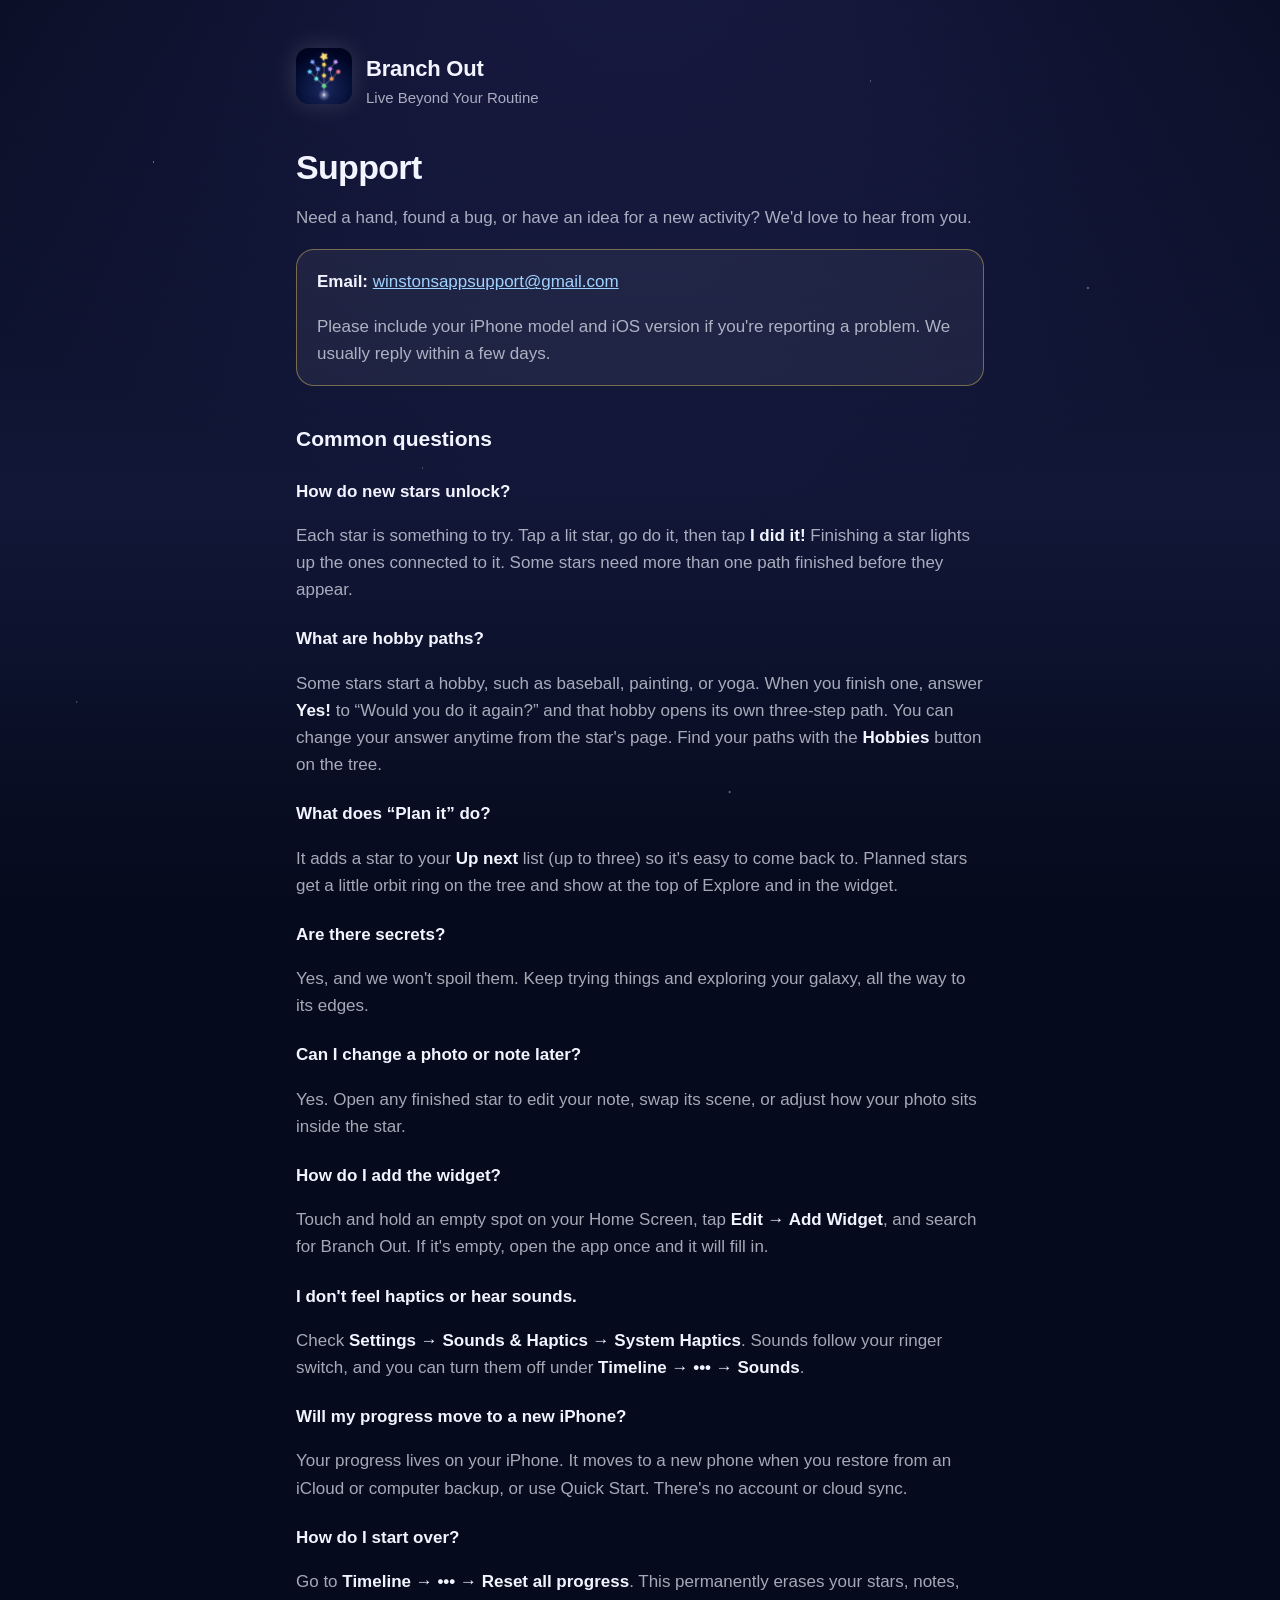
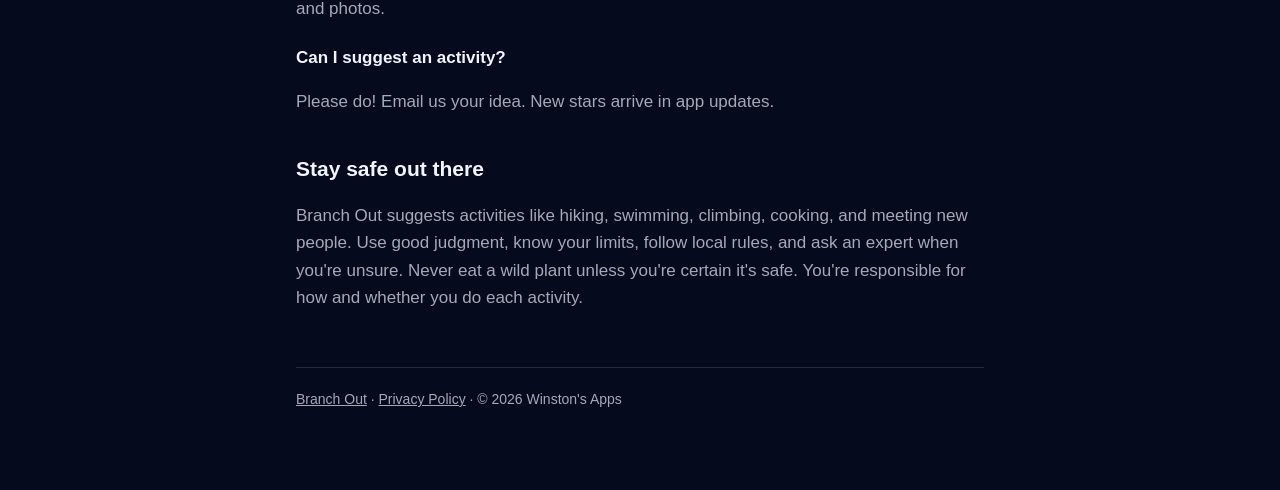
==== support/index.html @ 229b46d6 "Add Branch Out website: privacy policy and support pages Co-Authored-By: Claude Opus 5.5 <noreply@an" ====
<!doctype html>
<html lang="en">
<head>
  <meta charset="utf-8">
  <meta name="viewport" content="width=device-width, initial-scale=1">
  <title>Support · Branch Out</title>
  <meta name="description" content="Help and answers for Branch Out, the iPhone app that turns trying new things into a galaxy you grow.">
  <link rel="icon" href="../logo.png">
  <link rel="stylesheet" href="../style.css">
</head>
<body>
<main>
  <header class="brand">
    <a href="../"><img src="../logo.png" alt="Branch Out app icon"></a>
    <div>
      <a href="../"><div class="name">Branch Out</div></a>
      <div class="tag">Live Beyond Your Routine</div>
    </div>
  </header>

  <h1>Support</h1>
  <p>Need a hand, found a bug, or have an idea for a new activity? We'd love to hear from you.</p>

  <div class="card highlight">
    <p><strong>Email:</strong> <a href="mailto:winstonsappsupport@gmail.com?subject=Branch%20Out%20support">winstonsappsupport@gmail.com</a></p>
    <p>Please include your iPhone model and iOS version if you're reporting a problem. We usually reply within a few days.</p>
  </div>

  <h2>Common questions</h2>

  <h3>How do new stars unlock?</h3>
  <p>Each star is something to try. Tap a lit star, go do it, then tap <strong>I did it!</strong> Finishing a star lights up the ones connected to it. Some stars need more than one path finished before they appear.</p>

  <h3>What are hobby paths?</h3>
  <p>Some stars start a hobby, such as baseball, painting, or yoga. When you finish one, answer <strong>Yes!</strong> to “Would you do it again?” and that hobby opens its own three-step path. You can change your answer anytime from the star's page. Find your paths with the <strong>Hobbies</strong> button on the tree.</p>

  <h3>What does “Plan it” do?</h3>
  <p>It adds a star to your <strong>Up next</strong> list (up to three) so it's easy to come back to. Planned stars get a little orbit ring on the tree and show at the top of Explore and in the widget.</p>

  <h3>Are there secrets?</h3>
  <p>Yes, and we won't spoil them. Keep trying things and exploring your galaxy, all the way to its edges.</p>

  <h3>Can I change a photo or note later?</h3>
  <p>Yes. Open any finished star to edit your note, swap its scene, or adjust how your photo sits inside the star.</p>

  <h3>How do I add the widget?</h3>
  <p>Touch and hold an empty spot on your Home Screen, tap <strong>Edit → Add Widget</strong>, and search for Branch Out. If it's empty, open the app once and it will fill in.</p>

  <h3>I don't feel haptics or hear sounds.</h3>
  <p>Check <strong>Settings → Sounds &amp; Haptics → System Haptics</strong>. Sounds follow your ringer switch, and you can turn them off under <strong>Timeline → ••• → Sounds</strong>.</p>

  <h3>Will my progress move to a new iPhone?</h3>
  <p>Your progress lives on your iPhone. It moves to a new phone when you restore from an iCloud or computer backup, or use Quick Start. There's no account or cloud sync.</p>

  <h3>How do I start over?</h3>
  <p>Go to <strong>Timeline → ••• → Reset all progress</strong>. This permanently erases your stars, notes, and photos.</p>

  <h3>Can I suggest an activity?</h3>
  <p>Please do! Email us your idea. New stars arrive in app updates.</p>

  <h2>Stay safe out there</h2>
  <p>Branch Out suggests activities like hiking, swimming, climbing, cooking, and meeting new people. Use good judgment, know your limits, follow local rules, and ask an expert when you're unsure. Never eat a wild plant unless you're certain it's safe. You're responsible for how and whether you do each activity.</p>

  <footer>
    <a href="../">Branch Out</a> · <a href="../privacy/">Privacy Policy</a> · © 2026 Winston's Apps
  </footer>
</main>
</body>
</html>
---- style.css ----
:root {
  --deep: #050a1c;
  --mid: #121738;
  --text: #f2f4ff;
  --muted: rgba(242, 244, 255, 0.68);
  --card: rgba(255, 255, 255, 0.06);
  --stroke: rgba(255, 255, 255, 0.12);
  --gold: #ffd666;
  --link: #9fd2ff;
}

* { box-sizing: border-box; }

html { background: var(--deep); }

body {
  margin: 0;
  min-height: 100vh;
  color: var(--text);
  font: 17px/1.6 -apple-system, BlinkMacSystemFont, "SF Pro Text", "Segoe UI", Roboto, Helvetica, Arial, sans-serif;
  background:
    radial-gradient(1px 1px at 12% 18%, rgba(255,255,255,.7), transparent),
    radial-gradient(1px 1px at 68% 9%, rgba(255,255,255,.55), transparent),
    radial-gradient(1.5px 1.5px at 85% 32%, rgba(255,255,255,.6), transparent),
    radial-gradient(1px 1px at 33% 52%, rgba(255,255,255,.45), transparent),
    radial-gradient(1px 1px at 6% 78%, rgba(255,255,255,.5), transparent),
    radial-gradient(1.5px 1.5px at 57% 88%, rgba(255,255,255,.55), transparent),
    radial-gradient(900px 600px at 50% -10%, rgba(120, 110, 255, 0.18), transparent),
    linear-gradient(var(--deep), var(--mid) 55%, var(--deep));
  background-attachment: fixed;
}

main {
  max-width: 720px;
  margin: 0 auto;
  padding: 48px 16px 80px;
}

header.brand {
  display: flex;
  align-items: center;
  gap: 14px;
  margin-bottom: 36px;
}

header.brand img {
  width: 56px;
  height: 56px;
  border-radius: 13px;
  box-shadow: 0 0 24px rgba(255, 255, 255, 0.15);
}

header.brand a { color: var(--text); text-decoration: none; }
header.brand .name { font-weight: 800; font-size: 22px; letter-spacing: -0.01em; }
header.brand .tag { color: var(--muted); font-size: 15px; }

h1 { font-size: 34px; line-height: 1.15; margin: 0 0 8px; letter-spacing: -0.02em; }
h2 { font-size: 21px; margin: 36px 0 8px; }
h3 { font-size: 17px; margin: 22px 0 4px; }
p, li { color: var(--muted); }
strong { color: var(--text); }
a { color: var(--link); }

.updated { color: var(--muted); font-size: 15px; margin-bottom: 28px; }

.card {
  background: var(--card);
  border: 1px solid var(--stroke);
  border-radius: 18px;
  padding: 18px 20px;
  margin: 18px 0;
}

.card.highlight { border-color: rgba(255, 214, 102, 0.4); }
.card p:first-child { margin-top: 0; }
.card p:last-child { margin-bottom: 0; }

.links { display: flex; flex-wrap: wrap; gap: 10px; margin-top: 24px; }
.links a {
  display: inline-block;
  padding: 10px 18px;
  border-radius: 999px;
  background: var(--card);
  border: 1px solid var(--stroke);
  color: var(--text);
  text-decoration: none;
  font-weight: 600;
}
.links a.primary { background: #fff; color: var(--deep); border-color: #fff; }

footer {
  margin-top: 56px;
  padding-top: 20px;
  border-top: 1px solid var(--stroke);
  color: var(--muted);
  font-size: 14px;
}
footer a { color: var(--muted); }
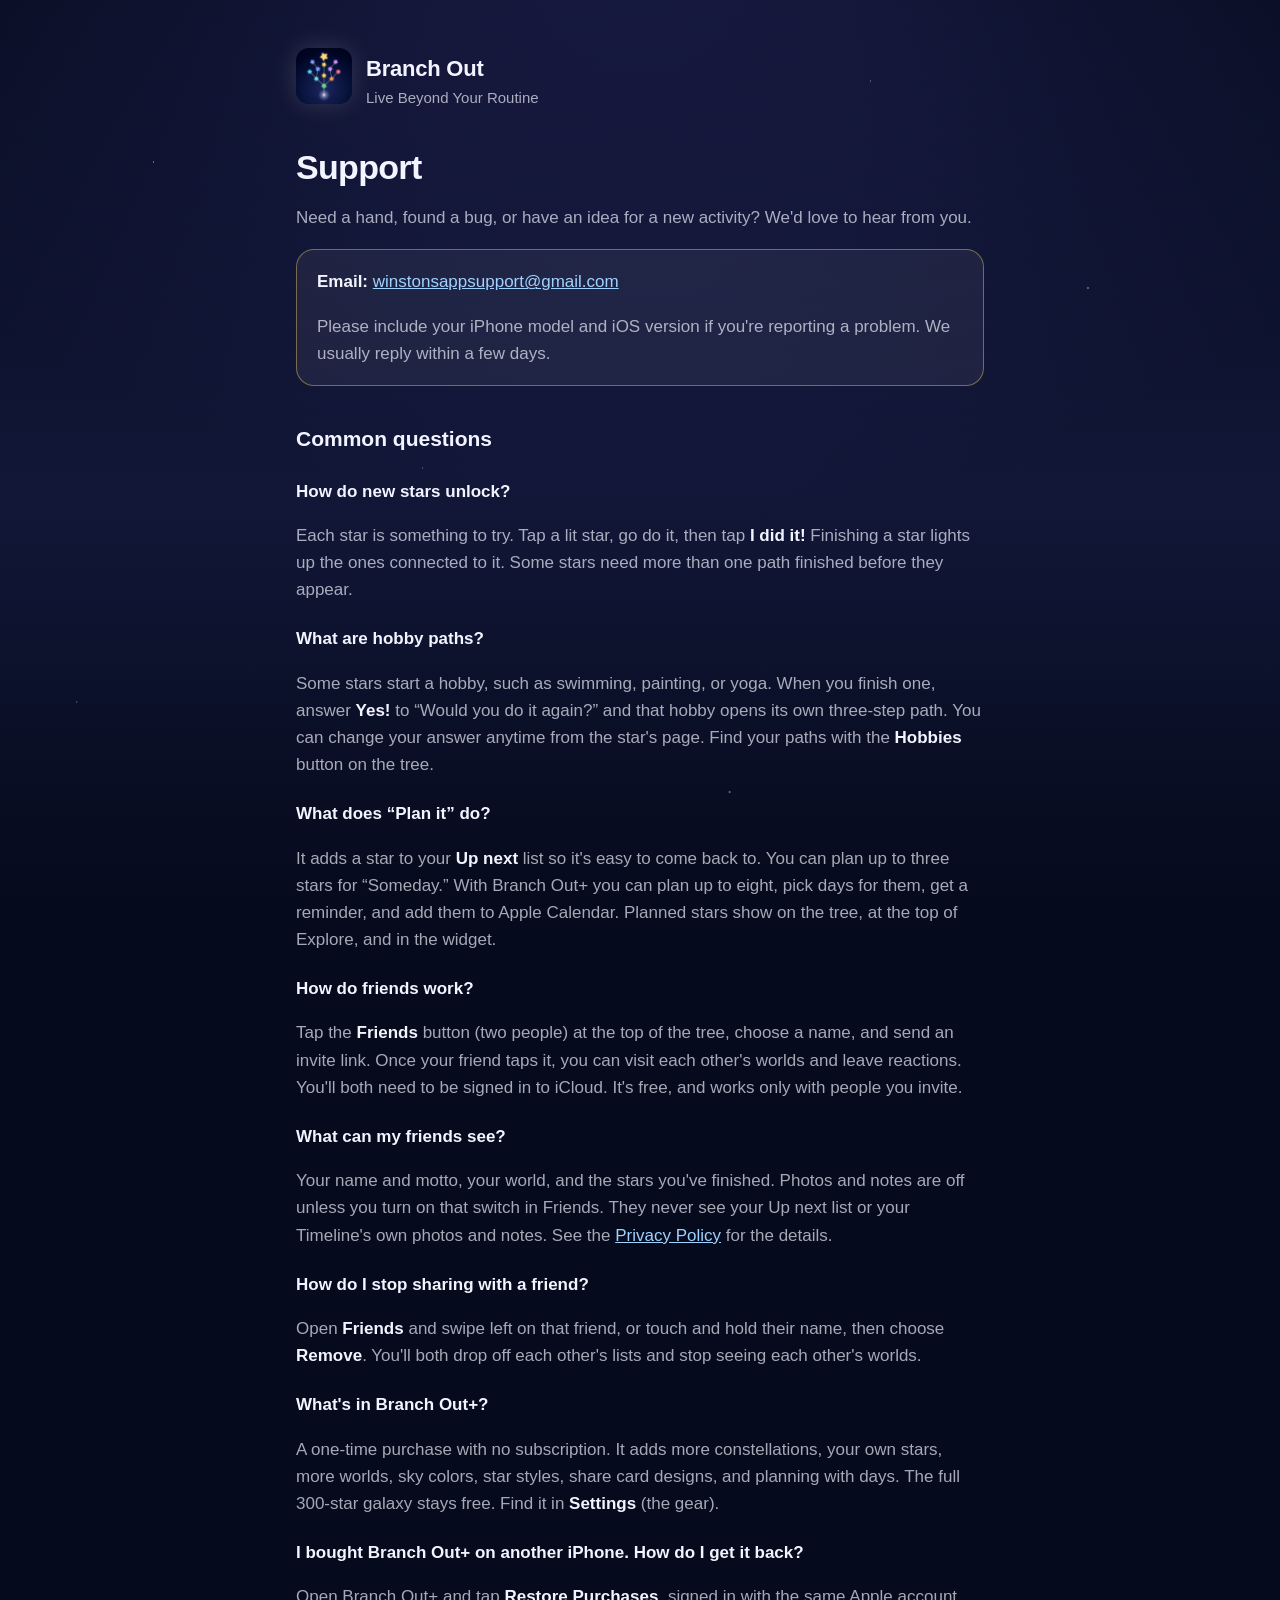
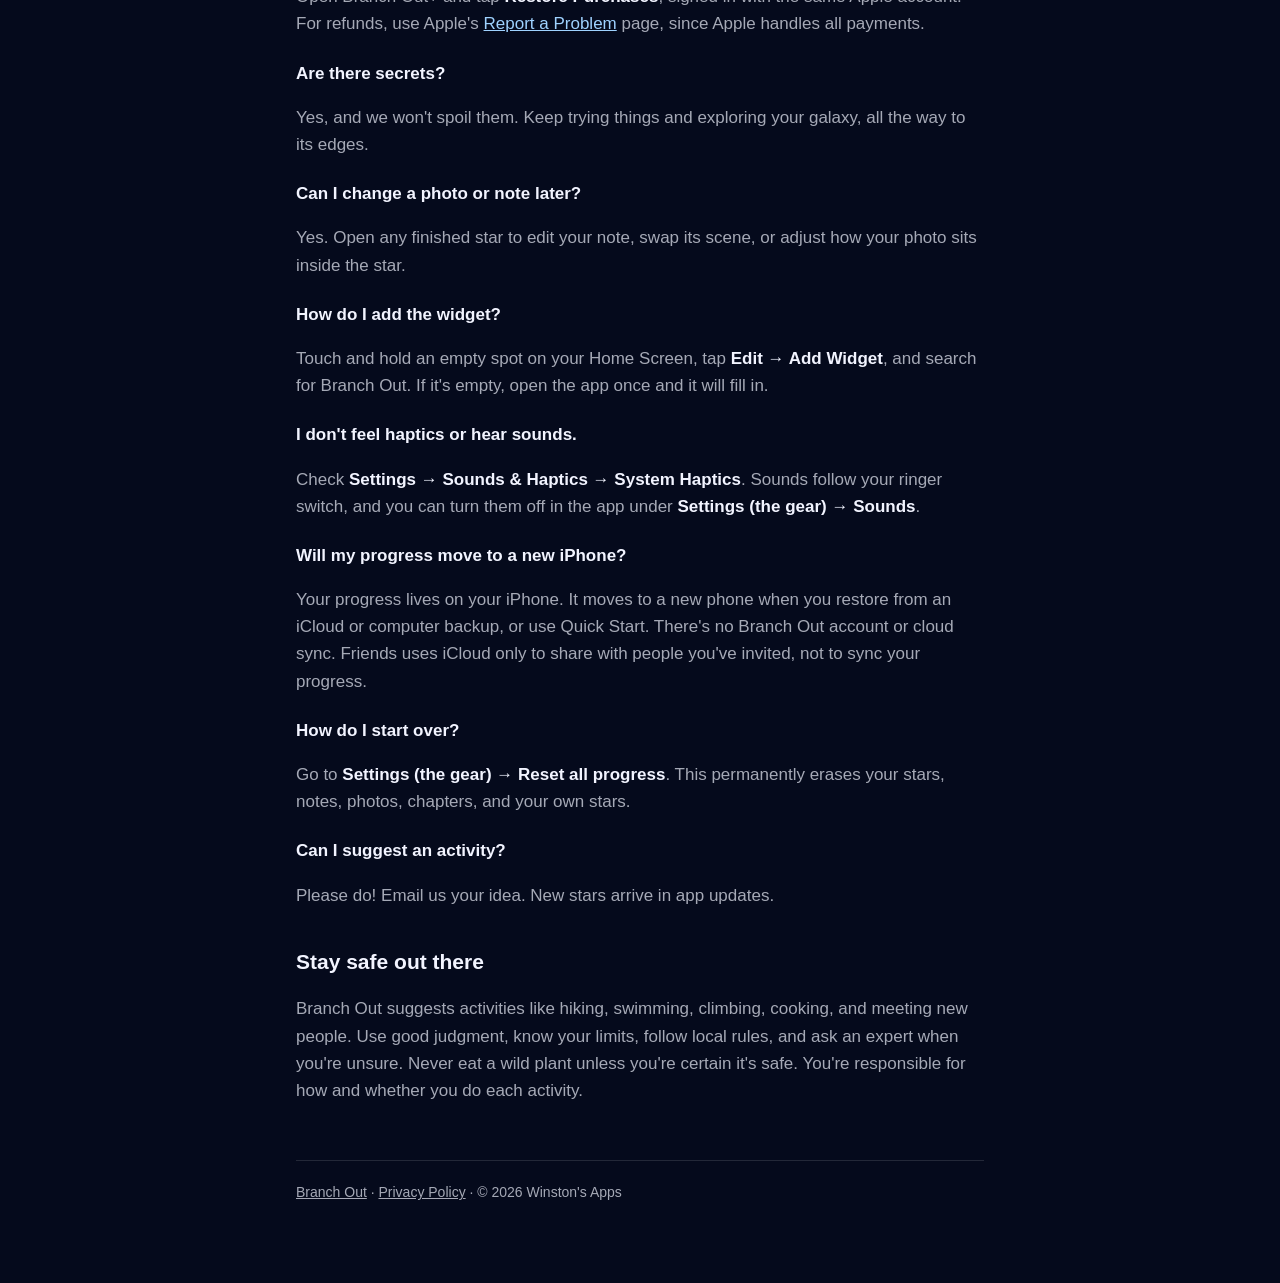
==== commit 845fb1a6: "Cover friends, iCloud, Messages, Calendar and purchases in the privacy and support pages Co-Authored" ====
--- a/support/index.html
+++ b/support/index.html
@@ -32,10 +32,25 @@
   <p>Each star is something to try. Tap a lit star, go do it, then tap <strong>I did it!</strong> Finishing a star lights up the ones connected to it. Some stars need more than one path finished before they appear.</p>
 
   <h3>What are hobby paths?</h3>
-  <p>Some stars start a hobby, such as baseball, painting, or yoga. When you finish one, answer <strong>Yes!</strong> to “Would you do it again?” and that hobby opens its own three-step path. You can change your answer anytime from the star's page. Find your paths with the <strong>Hobbies</strong> button on the tree.</p>
+  <p>Some stars start a hobby, such as swimming, painting, or yoga. When you finish one, answer <strong>Yes!</strong> to “Would you do it again?” and that hobby opens its own three-step path. You can change your answer anytime from the star's page. Find your paths with the <strong>Hobbies</strong> button on the tree.</p>
 
   <h3>What does “Plan it” do?</h3>
-  <p>It adds a star to your <strong>Up next</strong> list (up to three) so it's easy to come back to. Planned stars get a little orbit ring on the tree and show at the top of Explore and in the widget.</p>
+  <p>It adds a star to your <strong>Up next</strong> list so it's easy to come back to. You can plan up to three stars for “Someday.” With Branch Out+ you can plan up to eight, pick days for them, get a reminder, and add them to Apple Calendar. Planned stars show on the tree, at the top of Explore, and in the widget.</p>
+
+  <h3>How do friends work?</h3>
+  <p>Tap the <strong>Friends</strong> button (two people) at the top of the tree, choose a name, and send an invite link. Once your friend taps it, you can visit each other's worlds and leave reactions. You'll both need to be signed in to iCloud. It's free, and works only with people you invite.</p>
+
+  <h3>What can my friends see?</h3>
+  <p>Your name and motto, your world, and the stars you've finished. Photos and notes are off unless you turn on that switch in Friends. They never see your Up next list or your Timeline's own photos and notes. See the <a href="../privacy/">Privacy Policy</a> for the details.</p>
+
+  <h3>How do I stop sharing with a friend?</h3>
+  <p>Open <strong>Friends</strong> and swipe left on that friend, or touch and hold their name, then choose <strong>Remove</strong>. You'll both drop off each other's lists and stop seeing each other's worlds.</p>
+
+  <h3>What's in Branch Out+?</h3>
+  <p>A one-time purchase with no subscription. It adds more constellations, your own stars, more worlds, sky colors, star styles, share card designs, and planning with days. The full 300-star galaxy stays free. Find it in <strong>Settings</strong> (the gear).</p>
+
+  <h3>I bought Branch Out+ on another iPhone. How do I get it back?</h3>
+  <p>Open Branch Out+ and tap <strong>Restore Purchases</strong>, signed in with the same Apple account. For refunds, use Apple's <a href="https://reportaproblem.apple.com">Report a Problem</a> page, since Apple handles all payments.</p>
 
   <h3>Are there secrets?</h3>
   <p>Yes, and we won't spoil them. Keep trying things and exploring your galaxy, all the way to its edges.</p>
@@ -47,13 +62,13 @@
   <p>Touch and hold an empty spot on your Home Screen, tap <strong>Edit → Add Widget</strong>, and search for Branch Out. If it's empty, open the app once and it will fill in.</p>
 
   <h3>I don't feel haptics or hear sounds.</h3>
-  <p>Check <strong>Settings → Sounds &amp; Haptics → System Haptics</strong>. Sounds follow your ringer switch, and you can turn them off under <strong>Timeline → ••• → Sounds</strong>.</p>
+  <p>Check <strong>Settings → Sounds &amp; Haptics → System Haptics</strong>. Sounds follow your ringer switch, and you can turn them off in the app under <strong>Settings (the gear) → Sounds</strong>.</p>
 
   <h3>Will my progress move to a new iPhone?</h3>
-  <p>Your progress lives on your iPhone. It moves to a new phone when you restore from an iCloud or computer backup, or use Quick Start. There's no account or cloud sync.</p>
+  <p>Your progress lives on your iPhone. It moves to a new phone when you restore from an iCloud or computer backup, or use Quick Start. There's no Branch Out account or cloud sync. Friends uses iCloud only to share with people you've invited, not to sync your progress.</p>
 
   <h3>How do I start over?</h3>
-  <p>Go to <strong>Timeline → ••• → Reset all progress</strong>. This permanently erases your stars, notes, and photos.</p>
+  <p>Go to <strong>Settings (the gear) → Reset all progress</strong>. This permanently erases your stars, notes, photos, chapters, and your own stars.</p>
 
   <h3>Can I suggest an activity?</h3>
   <p>Please do! Email us your idea. New stars arrive in app updates.</p>
